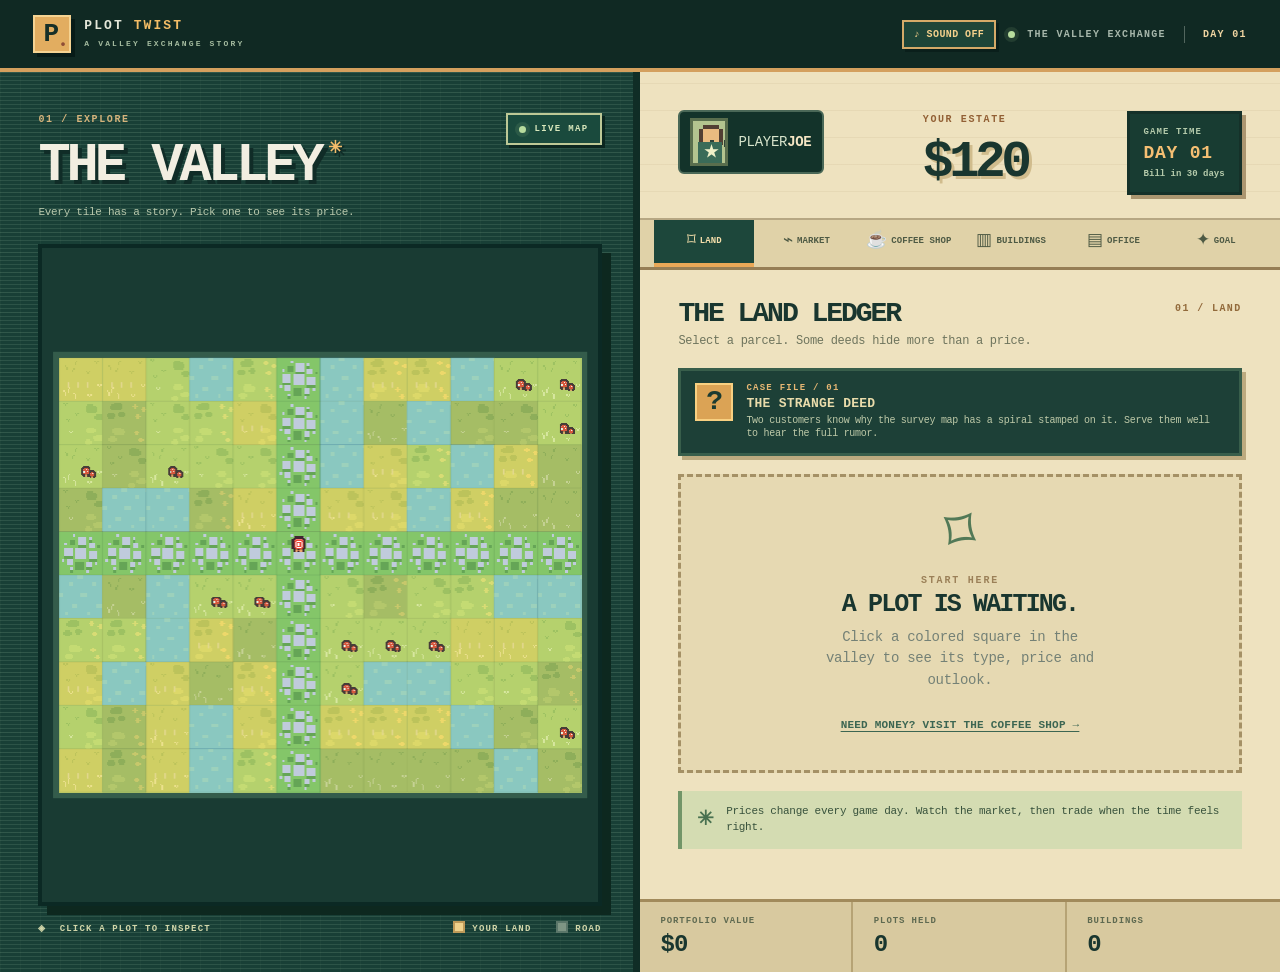
==== game.htm @ f2835814 "at last" ====
<!doctype html>
<html lang="en">
<head>
  <meta charset="utf-8">
  <meta name="viewport" content="width=device-width, initial-scale=1">
  <meta name="theme-color" content="#172d2c">
  <meta name="description" content="A small land investment game. Work, buy plots, build, trade, and earn your dream car.">
  <title>Plot Twist — Plot Endeavourer</title>
  <link rel="icon" href="data:image/svg+xml,%3Csvg xmlns='http://www.w3.org/2000/svg' viewBox='0 0 64 64'%3E%3Crect width='64' height='64' rx='14' fill='%23172d2c'/%3E%3Cpath d='M11 43 32 12l21 31-21 12z' fill='%23e4b866'/%3E%3C/svg%3E">
  <link rel="stylesheet" href="src/style.css">
  <link rel="stylesheet" href="src/progression.css">
</head>
<body>
  <div class="game-shell">
    <header class="topbar">
      <div class="brand"><span class="brand-mark">P<span>•</span></span><span>PLOT <strong>TWIST</strong><small>A VALLEY EXCHANGE STORY</small></span></div>
      <div class="topbar-right"><button type="button" id="sound-toggle" class="sound-toggle" aria-pressed="false" aria-label="Turn game sound on">♪ SOUND OFF</button><span class="live-dot"></span><span>THE VALLEY EXCHANGE</span><span class="topbar-divider"></span><span id="top-day">DAY 01</span></div>
    </header>
    <main class="main-grid">
      <section class="world-panel" aria-label="Land map">
        <div class="world-heading"><div><span class="eyebrow">01 / EXPLORE</span><h1>The valley<span class="title-star">✳</span></h1><p>Every tile has a story. Pick one to see its price.</p></div><div class="map-chip"><span class="map-chip-dot"></span> LIVE MAP</div></div>
        <div class="canvas-frame"><canvas id="mycanvas" aria-label="Interactive land map using the supplied export terrain and Tiny Town scenery"></canvas><div id="map-popup" class="map-popup" aria-live="polite"></div><div id="story-flash" class="story-flash" aria-live="polite"></div><div class="canvas-corner tl"></div><div class="canvas-corner tr"></div><div class="canvas-corner bl"></div><div class="canvas-corner br"></div></div>
        <div class="map-footer"><span>◈ &nbsp;CLICK A PLOT TO INSPECT</span><span><i class="legend-owned"></i> YOUR LAND &nbsp;&nbsp; <i class="legend-road"></i> ROAD</span></div>
      </section>
      <aside class="control-panel">
        <div class="control-top"><div class="player-top-badge" id="player-top-badge" title="Joe"><span class="employee-portrait player-portrait" aria-hidden="true"><i></i><b>★</b></span><div><span>PLAYER</span><strong>JOE</strong></div></div><div><span class="eyebrow">YOUR ESTATE</span><div class="wallet" id="money">$120</div></div><div class="day-tile"><span>GAME TIME</span><strong id="game-day">DAY 01</strong><small id="bill-countdown">Bill in 30 days</small></div></div>
        <nav class="main-nav" aria-label="Game sections">
          <button type="button" data-route="land" class="nav-item active"><span>⌑</span> Land</button>
          <button type="button" data-route="market" class="nav-item"><span>⌁</span> Market</button>
          <button type="button" data-route="coffee" class="nav-item"><span>☕</span> Coffee shop</button>
          <button type="button" data-route="buildings" class="nav-item"><span>▥</span> Buildings</button>
          <button type="button" data-route="office" class="nav-item"><span>▤</span> Office</button>
          <button type="button" data-route="goal" class="nav-item"><span>✦</span> Goal</button>
        </nav>
        <div class="control-content"><div id="view" class="route-view"></div></div>
        <div class="control-bottom"><div><span>PORTFOLIO VALUE</span><strong id="portfolio-value">$0</strong></div><div><span>PLOTS HELD</span><strong id="plots-owned">0</strong></div><div><span>BUILDINGS</span><strong id="buildings-owned">0</strong></div></div>
      </aside>
    </main>
  </div>
  <div class="toast-stack" id="toast-stack" aria-live="polite"></div>
  <dialog id="results-dialog" aria-labelledby="results-title"></dialog>
  <script type="module" src="src/plot.js"></script>
</body>
</html>
---- src/style.css ----
:root{--ink:#18332f;--deep:#172e2c;--deep2:#203b37;--cream:#f7f1e5;--paper:#fffaf0;--line:#d9d4c5;--muted:#718179;--gold:#e8b767;--gold-dark:#9d6d2d;--mint:#b6d8a3;--red:#b96853;--shadow:0 22px 70px rgba(10,36,32,.22)}
*{box-sizing:border-box}
html{min-width:320px;background:#132725}
body{margin:0;color:var(--ink);font-family:"Avenir Next","Trebuchet MS",Arial,sans-serif;font-size:14px}
button{font:inherit;cursor:pointer}
button:disabled{cursor:not-allowed;opacity:.48;transform:none!important}
button:focus-visible,a:focus-visible,canvas:focus-visible{outline:3px solid #dca84f;outline-offset:3px}
.game-shell{width:min(100%,1560px);min-height:100dvh;margin:auto;background:var(--cream);box-shadow:0 0 90px #0b201f}
.topbar{height:72px;display:flex;align-items:center;justify-content:space-between;padding:0 2.6vw;background:#102523;color:#e4e7d9;border-bottom:1px solid #35524a;letter-spacing:.13em}
.brand{display:flex;align-items:center;gap:13px;font-size:13px;font-weight:600;line-height:1.15;letter-spacing:.16em}
.brand strong{color:var(--gold);font-weight:800}
.brand small{display:block;color:#8fa99c;font-size:8px;font-weight:700;letter-spacing:.27em;margin-top:5px}
.brand-mark{display:grid;place-items:center;position:relative;width:38px;height:38px;border:2px solid var(--gold);border-radius:10px;color:var(--gold);font-family:Georgia,serif;font-size:26px;line-height:1;font-weight:bold;transform:rotate(-7deg)}
.brand-mark span{font-family:Arial,sans-serif;font-size:13px;position:absolute;right:2px;bottom:1px}
.topbar-right{display:flex;gap:12px;align-items:center;font-size:10px;color:#a6b6aa;font-weight:800}
.topbar-right #top-day{color:#f0d5a2}
.topbar-divider{width:1px;height:17px;background:#52665e;margin:0 6px}
.live-dot,.map-chip-dot{width:7px;height:7px;border-radius:50%;background:#b7dc9e;box-shadow:0 0 0 4px rgba(183,220,158,.11);animation:breathe 2.5s ease-in-out infinite}
.main-grid{display:grid;grid-template-columns:minmax(0,1fr) minmax(0,1fr);min-height:calc(100dvh - 72px)}
.world-panel{min-width:0;padding:clamp(22px,3vw,46px);background:radial-gradient(circle at 30% 45%,#31534b 0,#203c37 52%,#172f2c 100%);color:#f2eee1;display:flex;flex-direction:column;position:relative;overflow:hidden}
.world-panel:before{content:"";position:absolute;inset:0;pointer-events:none;opacity:.13;background-image:radial-gradient(#e9e1b6 .6px,transparent .8px);background-size:13px 13px}
.world-heading{display:flex;justify-content:space-between;align-items:flex-start;gap:14px;position:relative;z-index:1;margin-bottom:23px}
.eyebrow{font-size:10px;font-weight:900;letter-spacing:.22em;color:#94ad9c}
.world-heading h1{font-family:Georgia,"Times New Roman",serif;font-size:clamp(41px,4.6vw,71px);font-weight:normal;letter-spacing:-.065em;line-height:.96;margin:13px 0 11px}
.title-star{font-family:Arial,sans-serif;font-size:.31em;color:var(--gold);vertical-align:top;margin-left:7px;letter-spacing:0}
.world-heading p{color:#afc3b3;font-size:12px;line-height:1.4;margin:0}
.map-chip{flex:none;margin-top:3px;border:1px solid #668277;color:#c4dbcb;padding:9px 11px;font-size:9px;font-weight:900;letter-spacing:.15em;display:flex;gap:9px;align-items:center}
.canvas-frame{position:relative;width:100%;aspect-ratio:1.12;min-height:290px;max-height:min(66vh,720px);background:#1a3330;box-shadow:var(--shadow),inset 0 0 0 1px #59746a;overflow:hidden;z-index:1}
#mycanvas{display:block;width:100%;height:100%;cursor:crosshair;touch-action:manipulation}
.canvas-corner{position:absolute;width:15px;height:15px;border-color:#f4d49b;pointer-events:none;opacity:.8}
.tl{top:7px;left:7px;border-top:2px solid;border-left:2px solid}.tr{top:7px;right:7px;border-top:2px solid;border-right:2px solid}.bl{bottom:7px;left:7px;border-bottom:2px solid;border-left:2px solid}.br{bottom:7px;right:7px;border-bottom:2px solid;border-right:2px solid}
.map-footer{position:relative;display:flex;justify-content:space-between;align-items:center;gap:12px;color:#91aca0;font-size:9px;font-weight:800;letter-spacing:.13em;margin-top:17px}
.map-footer span:last-child{white-space:nowrap}
.legend-owned,.legend-road{display:inline-block;width:8px;height:8px;background:#eed18b;margin-right:3px;box-shadow:0 0 0 2px #be9a59}
.legend-road{background:#7e9584;box-shadow:0 0 0 2px #5a7669}
.map-popup{position:absolute;z-index:4;pointer-events:none;opacity:0;color:#fff7df;font-weight:900;font-size:20px;text-shadow:0 2px 4px #16302b;transform:translate(-50%,-15px);white-space:nowrap}
.map-popup.show{animation:float-up .95s ease-out forwards}
.control-panel{min-width:0;display:flex;flex-direction:column;background:var(--cream);box-shadow:-10px 0 30px rgba(7,27,25,.07);position:relative}
.control-top{display:flex;justify-content:space-between;align-items:flex-start;gap:18px;padding:clamp(22px,3vw,43px) clamp(21px,3vw,44px) 23px}
.control-top .eyebrow{color:var(--gold-dark)}
.wallet{font-family:Georgia,"Times New Roman",serif;font-size:clamp(42px,4vw,63px);letter-spacing:-.075em;line-height:1.1;margin-top:8px;font-variant-numeric:tabular-nums;transition:color .3s,transform .3s}
.wallet.bump{color:#3c815c;transform:scale(1.035);transform-origin:left}
.day-tile{background:#ece6d7;border:1px solid #d9d2c1;min-width:114px;padding:13px 14px;margin-top:1px}
.day-tile span,.day-tile small{display:block;color:#798579;font-size:9px;font-weight:800;letter-spacing:.12em}
.day-tile strong{display:block;margin:6px 0;font-size:18px;letter-spacing:.04em;font-variant-numeric:tabular-nums}
.day-tile small{font-size:9px;letter-spacing:0;font-weight:600}
.main-nav{display:flex;align-items:stretch;gap:2px;overflow-x:auto;scrollbar-width:thin;padding:0 clamp(15px,2.4vw,36px);border-bottom:1px solid var(--line)}
.nav-item{white-space:nowrap;flex:1;border:0;border-bottom:3px solid transparent;background:transparent;color:#738078;display:flex;align-items:center;justify-content:center;gap:7px;padding:12px 5px 14px;font-size:11px;font-weight:800;transition:color .2s,background .2s,border .2s}
.nav-item span{font-size:17px;font-weight:normal;line-height:1}
.nav-item:hover{color:var(--ink);background:#f0eadc}.nav-item.active{color:var(--ink);border-bottom-color:#b47b39;background:#f8f3e9}
.control-content{padding:25px clamp(21px,3vw,44px) 26px;flex:1;min-height:400px}
.route-view{animation:view-in .28s ease both}
.section-heading{display:flex;justify-content:space-between;gap:12px;align-items:flex-start;margin-bottom:19px}
.section-heading h2{font-family:Georgia,"Times New Roman",serif;font-size:clamp(25px,2.2vw,36px);font-weight:normal;letter-spacing:-.05em;margin:3px 0 4px}
.section-heading p{margin:0;color:#7c887e;font-size:12px;line-height:1.45}
.section-index{font-size:10px;font-weight:900;color:#ab916a;letter-spacing:.14em;margin-top:8px;white-space:nowrap}
.empty-state{background:#e9e5d5;border:1px dashed #babaa5;padding:30px;text-align:center;min-height:250px;display:flex;flex-direction:column;align-items:center;justify-content:center}
.empty-art{font-family:Georgia,serif;font-size:56px;line-height:1;color:#8eac7b;transform:rotate(-9deg);margin-bottom:12px}
.empty-state h3{font-family:Georgia,serif;font-size:25px;margin:4px 0 8px;font-weight:normal}
.empty-state p{max-width:290px;color:#748176;line-height:1.55;margin:0 0 18px}
.eyebrow-mini{font-size:10px;letter-spacing:.18em;font-weight:900;color:#9b8058}
.primary,.secondary,.text-button{border:0;display:inline-flex;justify-content:center;align-items:center;gap:9px;min-height:42px;padding:11px 16px;font-size:11px;font-weight:900;letter-spacing:.09em;text-transform:uppercase;transition:transform .18s,background .18s,box-shadow .18s}
.primary{background:#224239;color:#fff7e5;box-shadow:4px 4px 0 #b5bfa7}.primary:hover:not(:disabled){background:#365f46;transform:translateY(-2px);box-shadow:4px 6px 0 #b5bfa7}.primary:active:not(:disabled){transform:translateY(1px);box-shadow:2px 2px 0 #b5bfa7}
.secondary{background:#e8dfce;color:#2e493f;border:1px solid #c6bdab}.secondary:hover:not(:disabled){background:#ddd0b8;transform:translateY(-2px)}.secondary:active:not(:disabled){transform:translateY(1px)}
.text-button{background:transparent;color:#44634c;padding:8px 3px;min-height:30px;text-decoration:underline;text-underline-offset:3px}.text-button:hover{color:#a36630}
.selected-card{background:#fffaf0;border:1px solid #d8d0bd;box-shadow:5px 5px 0 #e5ddca;padding:18px 19px 19px}
.selected-top{display:flex;justify-content:space-between;align-items:flex-start;gap:12px}
.selected-name{display:flex;align-items:center;gap:13px}.tile-emblem{display:grid;place-items:center;width:45px;height:45px;color:#fff5dd;font-size:23px;box-shadow:inset -4px -4px 0 rgba(15,44,35,.13);flex:none}
.selected-name h3{font-family:Georgia,serif;font-size:26px;font-weight:normal;letter-spacing:-.04em;margin:0 0 3px}.selected-name p{margin:0;color:#879085;font-size:11px}
.status-label{font-size:9px;font-weight:900;letter-spacing:.1em;padding:6px 8px;background:#e8e8d9;color:#708075;white-space:nowrap}.status-label.owned{background:#dcebcf;color:#47724e}
.price-head{display:flex;align-items:end;justify-content:space-between;margin:20px 0 15px}.price-head span{font-size:10px;font-weight:900;letter-spacing:.13em;color:#8c927f}.price-head strong{font-family:Georgia,serif;font-size:35px;font-weight:normal;letter-spacing:-.055em;font-variant-numeric:tabular-nums}
.detail-grid{display:grid;grid-template-columns:1fr 1fr;gap:0;border-top:1px solid #e6dfd0;border-bottom:1px solid #e6dfd0;margin-bottom:18px}.detail-grid>div{padding:12px 0}.detail-grid>div:nth-child(even){padding-left:18px;border-left:1px solid #e6dfd0}.detail-grid>div:nth-child(n+3){border-top:1px solid #e6dfd0}.detail-grid span{display:block;font-size:9px;color:#879087;letter-spacing:.09em;font-weight:800;margin-bottom:5px}.detail-grid strong{font-size:14px;font-variant-numeric:tabular-nums}.up{color:#447c52!important}.down{color:#ba6555!important}
.action-row{display:flex;gap:10px;flex-wrap:wrap}.action-row button{flex:1;min-width:115px}.helper-note{font-size:11px;line-height:1.5;color:#798679;margin:14px 0 0}
.mini-banner{display:flex;align-items:center;gap:12px;background:#e8eadb;margin-top:18px;padding:13px 15px;color:#5d705e;font-size:11px;line-height:1.45}.mini-banner b{font-size:20px;color:#487150}
.control-bottom{display:grid;grid-template-columns:repeat(3,1fr);border-top:1px solid var(--line);background:#ebe7d9}.control-bottom>div{padding:14px clamp(10px,1.6vw,22px);border-right:1px solid #d7d2c4}.control-bottom>div:last-child{border-right:0}.control-bottom span{display:block;color:#849082;font-size:9px;font-weight:900;letter-spacing:.1em;white-space:nowrap}.control-bottom strong{display:block;font-family:Georgia,serif;font-size:24px;margin-top:5px;letter-spacing:-.04em;font-variant-numeric:tabular-nums}
.market-list{display:grid;gap:10px}.market-row{display:grid;grid-template-columns:minmax(92px,1fr) 112px 75px;align-items:center;gap:10px;background:#fffaf0;border:1px solid #e2d9c9;padding:12px 14px}.market-name{display:flex;align-items:center;gap:9px;font-weight:900;font-size:12px}.market-dot{width:11px;height:11px;box-shadow:2px 2px 0 #d2c7ad;flex:none}.market-name small{display:block;color:#929a88;font-size:10px;font-weight:600;margin-top:3px}.market-row svg{display:block;width:100%;height:42px;overflow:visible}.market-number{text-align:right;font-weight:900;font-size:15px;font-variant-numeric:tabular-nums}.market-number small{display:block;font-size:10px;margin-top:4px}.market-foot{margin-top:15px;color:#7b877a;font-size:11px;line-height:1.55}
.shop-scene{height:190px;background:radial-gradient(circle at 50% 90%,#d9b787,#bb8a5e 58%,#88654b);position:relative;overflow:hidden;border:8px solid #e9ddc9;box-shadow:inset 0 -20px 0 #79533a}.shop-scene:before{content:"";position:absolute;width:120%;height:34px;left:-10%;top:21px;background:#fff0d3;opacity:.45;transform:rotate(-5deg)}.shop-sign{position:absolute;top:14px;left:15px;color:#fff3d4;font-family:Georgia,serif;font-size:16px;letter-spacing:.08em;transform:rotate(-5deg)}.cup{position:absolute;left:50%;top:76px;transform:translateX(-50%);font-size:75px;filter:drop-shadow(4px 9px 2px #6b493a);animation:cup-bob 3s ease-in-out infinite}.steam{position:absolute;left:50%;top:44px;transform:translateX(-50%);font-size:28px;color:#fff7e3;opacity:.7;animation:steam 2s ease-in-out infinite}.shop-counter{position:absolute;bottom:-4px;left:0;right:0;height:36px;background:repeating-linear-gradient(90deg,#694632 0 26px,#775139 26px 28px)}
.order-paper{position:relative;background:#fffaf0;border:1px solid #dfd3bd;padding:18px 20px;margin:-22px 16px 17px;box-shadow:4px 5px 0 #d8c6a9}.order-paper h3{font-family:Georgia,serif;font-size:25px;margin:5px 0 5px;font-weight:normal}.order-paper p{font-size:11px;color:#7e887e;margin:0}.order-pay{position:absolute;right:18px;top:18px;font-family:Georgia,serif;font-size:24px;color:#34714d}.step-track{display:flex;gap:5px;margin:15px 0}.step-track span{height:5px;flex:1;background:#d8d3c3}.step-track span.done{background:#76a875}.shop-actions{display:flex;gap:8px}.shop-actions button{flex:1;min-width:0}.shop-tip{font-size:11px;color:#7e887e;margin:14px 0 0;line-height:1.5}
.build-hero{background:#d9e6d2;padding:20px;display:flex;gap:17px;align-items:center;margin-bottom:16px}.build-icon{font-size:48px;color:#497b5a;line-height:1;transform:rotate(-5deg)}.build-hero h3{font-family:Georgia,serif;font-size:23px;font-weight:normal;margin:0 0 5px}.build-hero p{color:#5d7862;line-height:1.45;font-size:11px;margin:0}.spec-list{margin:0 0 19px;border-top:1px solid #ded7c7}.spec-list div{display:flex;justify-content:space-between;gap:10px;padding:10px 0;border-bottom:1px solid #ded7c7;font-size:11px;color:#6e7f70}.spec-list strong{color:#254638;font-size:12px}.holding-list{max-height:190px;overflow:auto;margin-top:17px;display:grid;gap:5px}.holding-list button{border:1px solid #d6d1c2;background:#fffaf0;text-align:left;display:flex;align-items:center;justify-content:space-between;padding:9px 11px;color:#315446;font-weight:800}.holding-list button:hover{background:#ecf0dd}.holding-list small{color:#7a8977;font-size:10px}
.goal-stage{height:215px;background:radial-gradient(circle at 52% 73%,#9ba98a 0,#5d796f 32%,#28473f 80%);position:relative;overflow:hidden;margin-bottom:20px}.goal-stage:before{content:"";position:absolute;inset:0;background:repeating-linear-gradient(0deg,transparent 0 22px,rgba(255,255,255,.035) 22px 23px)}.goal-stage:after{content:"";position:absolute;left:8%;right:8%;bottom:35px;height:2px;background:#e6ddb8;box-shadow:0 13px 0 #e6ddb8;opacity:.5}.goal-stage svg{position:absolute;left:50%;bottom:37px;transform:translateX(-50%);width:min(93%,430px);height:auto;filter:drop-shadow(0 13px 9px rgba(13,30,28,.36));animation:car-hover 4s ease-in-out infinite}.goal-caption{position:absolute;left:18px;top:15px;color:#f4e6be;font-size:10px;letter-spacing:.17em;font-weight:900}.goal-stage.won{background:radial-gradient(circle at 50% 70%,#d4c876,#7a9c77 45%,#285548)}.goal-stage.won svg{animation:car-reveal .7s cubic-bezier(.2,1.5,.3,1) both}.goal-stage.won .goal-caption{font-size:14px}.goal-copy{display:flex;justify-content:space-between;align-items:end;gap:12px;margin-bottom:12px}.goal-copy h3{font-family:Georgia,serif;font-size:27px;margin:0;font-weight:normal}.goal-copy strong{font-family:Georgia,serif;font-size:28px;white-space:nowrap}.progress-shell{height:16px;background:#ddd9c9;border:1px solid #c9c2b0;padding:3px}.progress-fill{height:100%;background:linear-gradient(90deg,#6eaa73,#d6bb69);transition:width .6s ease}.goal-meta{display:flex;justify-content:space-between;color:#7e8b7d;font-size:11px;margin:8px 0 19px}.goal-meta strong{color:#3c6e4b}.goal-message{font-size:11px;color:#7c887c;line-height:1.5;margin:14px 0}
.toast-stack{position:fixed;right:22px;bottom:22px;z-index:10;display:grid;gap:8px;pointer-events:none}.toast{background:#1f4438;color:#fbf4df;padding:13px 18px;min-width:220px;box-shadow:6px 6px 0 #102723;font-size:12px;font-weight:800;animation:toast-in .25s ease both}.toast.negative{background:#874b3d}.toast small{display:block;color:#b9d4b5;font-size:10px;font-weight:600;margin-top:4px}
@keyframes breathe{50%{opacity:.45;transform:scale(.75)}}@keyframes float-up{0%{opacity:0;transform:translate(-50%,5px) scale(.8)}20%{opacity:1}100%{opacity:0;transform:translate(-50%,-55px) scale(1.05)}}@keyframes view-in{from{opacity:0;transform:translateY(8px)}to{opacity:1;transform:translateY(0)}}@keyframes toast-in{from{opacity:0;transform:translateX(14px)}to{opacity:1;transform:translateX(0)}}@keyframes cup-bob{50%{transform:translate(-50%,-4px) rotate(-2deg)}}@keyframes steam{50%{opacity:.25;transform:translate(-50%,-8px)}}@keyframes car-hover{50%{transform:translate(-50%,-4px)}}@keyframes car-reveal{from{opacity:0;transform:translate(-50%,30px) scale(.7)}to{opacity:1;transform:translate(-50%,0) scale(1)}}
@media(max-width:1050px){.topbar{padding:0 22px}.world-panel{padding:24px}.control-top{padding:24px 23px 19px}.control-content{padding:23px}.main-nav{padding:0 12px}.nav-item{font-size:10px;gap:4px}.nav-item span{font-size:14px}.market-row{grid-template-columns:minmax(75px,1fr) 85px 65px;gap:6px;padding:10px}.market-name{font-size:10px}.market-number{font-size:13px}}
@media(max-width:760px){.main-grid{grid-template-columns:1fr}.world-panel{padding:23px;min-height:0}.world-heading h1{font-size:48px}.canvas-frame{aspect-ratio:1.5;max-height:none}.map-footer{font-size:8px}.control-panel{min-height:600px}.control-top{padding:26px 23px 20px}.control-content{min-height:350px}.main-nav{padding:0 17px}.nav-item{font-size:11px;min-width:64px}.topbar-right span:not(#top-day):not(.live-dot){display:none}.topbar-divider{display:none}}
@media(max-width:430px){.topbar{height:62px;padding:0 15px}.brand{font-size:10px;gap:9px}.brand-mark{width:32px;height:32px;font-size:22px}.world-panel{padding:18px}.world-heading{margin-bottom:15px}.world-heading h1{font-size:43px}.world-heading p{font-size:11px}.map-chip{font-size:8px;padding:7px}.canvas-frame{aspect-ratio:1.18;min-height:260px}.map-footer span:last-child{display:none}.control-top{padding:21px 18px 16px}.wallet{font-size:44px}.day-tile{min-width:104px;padding:10px}.main-nav{display:grid;grid-template-columns:repeat(5,minmax(0,1fr));padding:0 8px;overflow:visible}.nav-item{font-size:10px;min-width:0;gap:0;white-space:normal;line-height:1.1;min-height:49px;padding:8px 3px;border-right:1px solid #ded8c8}.nav-item:last-child{border-right:0}.nav-item span{display:none}.control-content{padding:20px 18px}.control-bottom span{font-size:8px}.control-bottom strong{font-size:21px}.market-row{grid-template-columns:minmax(75px,1fr) 85px 65px}}
@media(prefers-reduced-motion:reduce){*,*:before,*:after{animation-duration:.01ms!important;transition-duration:.01ms!important;scroll-behavior:auto!important}}

/* Plot Twist: a restrained late-80s computer-game treatment over the original tiles. */
:root{--ink:#19362f;--deep:#112e2b;--deep2:#204c40;--cream:#eee2bf;--paper:#fff1d0;--line:#b9a77f;--muted:#776e55;--gold:#efb75c;--gold-dark:#93652f;--mint:#a8ca91;--red:#c46c51;--shadow:8px 8px 0 #0b241e}
body{font-family:Consolas,"Courier New",monospace;letter-spacing:-.02em;background:#0b241f}
.game-shell{background:var(--cream);box-shadow:0 0 0 5px #0b241f}
.topbar{background:#102923;border-bottom:4px solid #d4a05e;font-size:10px}
.brand{font-family:Consolas,"Courier New",monospace;font-weight:900;letter-spacing:.16em}
.brand strong{color:#f4bd66}.brand small{color:#a4bb9f}
.brand-mark{font-family:Consolas,monospace;border-radius:0;transform:none;background:#e2ad60;color:#162f28;border-color:#f5d392;box-shadow:4px 4px 0 #071b17}
.brand-mark span{color:#8f4d36}
.world-panel{background-color:#183f36;background-image:linear-gradient(90deg,rgba(190,220,175,.035) 1px,transparent 1px),linear-gradient(rgba(190,220,175,.035) 1px,transparent 1px);background-size:20px 20px}
.world-panel:before{opacity:.12;background:repeating-linear-gradient(0deg,transparent 0 3px,#b3d0ad 3px 4px);mix-blend-mode:screen}
.eyebrow{font-family:Consolas,monospace;color:#d4b37b;letter-spacing:.16em}
.world-heading h1,.section-heading h2,.selected-name h3,.empty-state h3,.goal-copy h3,.build-hero h3,.order-paper h3{font-family:Consolas,"Courier New",monospace;font-weight:900;text-transform:uppercase;letter-spacing:-.075em}
.world-heading h1{font-size:clamp(40px,4.2vw,64px);line-height:1.02;text-shadow:4px 4px 0 #102c27}
.world-heading p{color:#b8c8ac;font-size:11px}.title-star{color:#f6bd6b}
.map-chip{border:2px solid #bdc896;color:#d8e7bc;background:#1a4a3d;box-shadow:3px 3px 0 #0b261f}
.canvas-frame{border:4px solid #0b2924;box-shadow:9px 9px 0 #0d281f,inset 0 0 0 1px #8dac80}
.canvas-corner{display:none}
.map-footer{color:#d2d6aa}
.control-panel{background:#eee2bf;box-shadow:-7px 0 0 #102d26}
.control-top{background:repeating-linear-gradient(0deg,transparent 0 26px,rgba(137,107,62,.08) 26px 27px)}
.control-top .eyebrow{color:#926035}
.wallet{font-family:Consolas,"Courier New",monospace;font-size:clamp(42px,4vw,62px);font-weight:900;letter-spacing:-.09em;text-shadow:3px 3px 0 #d0bc8d}
.day-tile{background:#183c32;color:#f3e7be;border:3px solid #153129;box-shadow:4px 4px 0 #ab9670}
.day-tile span,.day-tile small{color:#b4caab}.day-tile strong{color:#f5bf73}
.main-nav{border-top:2px solid #b6a783;border-bottom:3px solid #967e55;background:#e0d2a8}
.nav-item{font-family:Consolas,monospace;text-transform:uppercase;font-size:10px;color:#4e5a44;letter-spacing:.01em;border-bottom:4px solid transparent}
.nav-item:hover{background:#f1e4bc}.nav-item.active{background:#1d473b;color:#f5dfab;border-bottom-color:#eaa857}
.control-bottom{background:#d8c99f;border-top:3px solid #a18a5b}.control-bottom>div{border-right:2px solid #b6a375}.control-bottom span{color:#5f6a51}.control-bottom strong{font-family:Consolas,monospace;font-weight:900}
.section-heading h2{font-size:clamp(24px,2.2vw,35px)}.section-heading p{color:#6e745d}.section-index{color:#926a3b}
.empty-state{background:#e6d9b2;border:3px dashed #a59166}.empty-art{font-family:Consolas,monospace;color:#527957}
.selected-card{background:#fff0ca;border:3px solid #223f32;box-shadow:6px 6px 0 #b3a17a}
.selected-name h3{font-size:24px}.selected-name p{color:#6f765e}.tile-emblem{border:2px solid #254035}
.status-label{background:#e4d8ac;color:#536149;border:1px solid #ac9c71}.status-label.owned{background:#9dc486;color:#244834}
.price-head strong{font-family:Consolas,monospace;font-weight:900}.detail-grid{border-color:#c3b48e}.detail-grid>div:nth-child(even),.detail-grid>div:nth-child(n+3){border-color:#c3b48e}
.primary,.secondary,.text-button{font-family:Consolas,monospace;letter-spacing:.02em;font-weight:900}
.primary{background:#bb624b;color:#fff1d0;box-shadow:4px 4px 0 #733c31}.primary:hover:not(:disabled){background:#cf7353;box-shadow:4px 6px 0 #733c31}.primary:active:not(:disabled){box-shadow:2px 2px 0 #733c31}
.secondary{background:#e4ca8b;color:#2b4335;border:2px solid #6d704d}.secondary:hover:not(:disabled){background:#f1d79a}
.text-button{color:#3c6652}.mini-banner{background:#d4dcb2;border-left:4px solid #729568;color:#38523c}
.story-strip{display:flex;gap:13px;align-items:flex-start;padding:12px 14px;margin:-2px 0 18px;background:#1d4037;color:#eadcab;border:3px solid #385e4b;box-shadow:4px 4px 0 #bcaa7f}
.story-strip.revealed{border-color:#e1ae5e;background:#233a30}
.story-symbol{display:grid;place-items:center;flex:none;width:38px;height:38px;background:#dba355;color:#1b3b31;border:2px solid #f8d081;font-weight:900;font-size:28px;line-height:1}
.story-strip span{display:block;font-size:9px;letter-spacing:.14em;color:#e7b774;font-weight:900}.story-strip strong{display:block;margin:3px 0;font-size:13px;letter-spacing:.02em}.story-strip p{font-size:10px;line-height:1.35;color:#bfcaa9;margin:0}
.twist-console{margin-top:18px;background:#203e33;color:#e7dfb3;border:3px solid #c39450;box-shadow:5px 5px 0 #9b875e;padding:13px 15px}
.twist-console-head{display:flex;justify-content:space-between;gap:12px;align-items:center;font-size:10px;font-weight:900;color:#f5c976}.twist-console-head strong{white-space:nowrap;color:#c8e2a2}
.twist-console p{font-size:10px;line-height:1.45;color:#ced1ab;margin:10px 0}.twist-console small{display:block;margin-top:9px;font-size:9px;color:#a7ba9e}
.twist-button{width:100%;border:3px solid #f3d288;background:#e9ac59;color:#17382f;font-family:Consolas,monospace;font-size:14px;font-weight:900;letter-spacing:.07em;min-height:42px;box-shadow:4px 4px 0 #0e241f;transition:transform .15s,background .15s}
.twist-button:hover:not(:disabled){background:#f5c26d;transform:translateY(-2px)}.twist-button:active:not(:disabled){transform:translateY(1px)}
.market-row{background:#fbefcd;border:2px solid #b5a17d;box-shadow:3px 3px 0 #d0bf95}.market-bulletin{background:#213f35;color:#f6d593;border:2px solid #e1b46b;padding:11px 14px;margin-bottom:17px}.market-bulletin span{font-size:10px;font-weight:900;letter-spacing:.1em}.market-bulletin p{font-size:11px;line-height:1.4;color:#d4ddbb;margin:5px 0 0}
.shop-scene{height:155px;border:4px solid #493b2c;background:repeating-linear-gradient(90deg,#bd8f59 0 27px,#c99b60 27px 29px);box-shadow:6px 6px 0 #b29f78,inset 0 -24px 0 #674b36}.shop-scene:before{height:28px;top:24px;transform:none;background:#e9cd91;opacity:.45}.shop-sign{background:#283d32;color:#f2c77b;border:2px solid #f0bd75;padding:5px 8px;transform:rotate(-3deg);font-family:Consolas,monospace;font-size:12px;font-weight:900}.cup{top:55px;font-size:64px}.steam{top:28px}.shop-counter{height:29px}
.order-paper{background:#fff0cd;border:2px dashed #a68b5d;box-shadow:4px 4px 0 #baa579;padding:14px 18px;margin:-13px 12px 14px}.order-paper h3{font-size:21px;margin:5px 0}.order-paper p{color:#5e6852;font-size:10px;font-weight:800}.order-pay{font-family:Consolas,monospace;font-size:13px;color:#47744b;font-weight:900}
.arcade-panel{background:#1a3b33;border:4px solid #142c27;color:#f1e6bb;box-shadow:5px 5px 0 #b2a079;padding:15px;margin-bottom:18px;min-height:206px}
.arcade-label{display:flex;justify-content:space-between;gap:10px;color:#f3c270;font-size:12px;font-weight:900;letter-spacing:.07em;margin-bottom:14px}.arcade-label span{color:#a5c59b;font-size:9px;text-align:right}
.recipe-track{display:flex;gap:5px;flex-wrap:wrap;margin:0 0 15px}.recipe-track span{border:2px solid #687d62;color:#acbea2;padding:5px 7px;font-size:10px;font-weight:900}.recipe-track span.next{background:#dcb366;color:#253c31;border-color:#f7d68e;animation:breathe 1s ease-in-out infinite}.recipe-track span.filled{background:#55774d;color:#e4eccc;border-color:#aac889}
.ingredient-pad{display:grid;grid-template-columns:repeat(2,minmax(0,1fr));gap:8px}.ingredient-pad button,.customer-options button{border:2px solid #97af83;background:#315a44;color:#f4eaca;font-family:Consolas,monospace;font-weight:900;min-height:45px;box-shadow:3px 3px 0 #0d241e;transition:background .15s,transform .15s}.ingredient-pad button:hover,.customer-options button:hover{background:#4b7755;transform:translateY(-2px)}.ingredient-pad button:active,.customer-options button:active{transform:translateY(1px)}
.arcade-feedback{font-size:10px;font-weight:900;color:#e6bf7b;margin:13px 0 0}.arcade-instruction{font-size:11px;line-height:1.5;color:#ced9b5;margin:0 0 18px}
.brew-meter{position:relative;height:43px;border:3px solid #b4c59a;background:repeating-linear-gradient(90deg,#44694d 0 9px,#375c45 9px 12px);overflow:hidden}.brew-zone{position:absolute;top:0;bottom:0;width:16%;background:#e7b25e;box-shadow:inset 0 0 0 3px #ffdd8c}.brew-needle{position:absolute;top:-2px;bottom:-2px;width:5px;background:#fbf4d7;box-shadow:0 0 0 2px #8c3e38,0 0 12px #fff4bf;left:0}.brew-scale{display:flex;justify-content:space-between;color:#a0be9b;font-size:9px;font-weight:900;margin:7px 0 15px}.brew-stop{width:100%;font-size:13px}
.customer-options{display:grid;grid-template-columns:repeat(3,minmax(0,1fr));gap:7px}.customer-options button{display:flex;flex-direction:column;align-items:center;justify-content:center;padding:8px 3px;min-height:88px}.customer-options button span{font-size:25px;line-height:1}.customer-options button strong{font-size:11px;margin-top:4px}.customer-options button small{font-size:9px;color:#cad5b2;margin-top:3px}
.coffee-rumor{border-left:4px solid #c08b4b;background:#e7d8ab;padding:9px 13px}.coffee-rumor span{font-size:9px;font-weight:900;color:#966335}.coffee-rumor p{font-size:11px;line-height:1.4;color:#425b43;margin:4px 0 0}.shop-tip{font-size:10px;color:#5e7159;line-height:1.4}
.build-hero{background:#ccd7a9;border:2px solid #7d956c}.goal-stage{border:4px solid #153329;background:radial-gradient(circle at 50% 80%,#537e5a,#1b453b 70%)}.goal-stage.won{background:radial-gradient(circle at 50% 80%,#a8a260,#2d6550 70%)}
.progress-shell{height:19px;background:#c5b48d;border:3px solid #6d7759;padding:2px}.progress-fill{background:repeating-linear-gradient(90deg,#6d9f66 0 12px,#84b16f 12px 15px)}
.story-flash{position:absolute;inset:0;z-index:5;display:grid;place-items:center;pointer-events:none;background:rgba(16,43,35,.88);color:#f8d27b;font:900 clamp(30px,5vw,72px)/1 Consolas,"Courier New",monospace;letter-spacing:-.09em;text-align:center;text-shadow:5px 5px 0 #9b5744;opacity:0;visibility:hidden}.story-flash.show{visibility:visible;animation:story-flash 1.4s steps(5,end) forwards}
.toast{background:#1a4437;color:#fff1ca;border:2px solid #e8ba74;box-shadow:5px 5px 0 #0b261e;font-family:Consolas,monospace}
@keyframes story-flash{0%{opacity:0;transform:scale(1.3)}15%,70%{opacity:1;transform:scale(1)}72%{opacity:.35}80%{opacity:1}100%{opacity:0;visibility:hidden}}
@media(max-width:760px){.control-panel{box-shadow:none;border-top:5px solid #102d26}.world-heading h1{font-size:44px}}
@media(max-width:430px){.nav-item{font-size:9px;min-height:49px;padding:8px 2px;border-right:1px solid #ad986f}.world-heading h1{font-size:38px}.story-strip{padding:10px}.story-strip p{font-size:9px}.arcade-label{font-size:10px}.arcade-label span{font-size:8px}.order-pay{font-size:11px}.customer-options button strong{font-size:10px}}

/* Tiny Town storefront, original pixel people, and the opt-in audio control. */
.sound-toggle{border:2px solid #d5aa68;background:#1e4538;color:#f5d18c;padding:7px 10px;font:900 10px Consolas,monospace;letter-spacing:.04em;white-space:nowrap;box-shadow:3px 3px 0 #0a1f1b}
.sound-toggle:hover{background:#32634b}.sound-toggle[aria-pressed="true"]{background:#e2b56a;color:#203a2c}
.shop-scene{height:232px;background:#79a75e;border:4px solid #493b2c;box-shadow:6px 6px 0 #b29f78;isolation:isolate}
.shop-scene:before{width:100%;height:36px;left:0;top:auto;bottom:0;transform:none;opacity:1;background:repeating-linear-gradient(90deg,#c6a476 0 22px,#d9b483 22px 25px);border-top:5px solid #987a52;z-index:-1}
.shop-scene:after{content:"";position:absolute;left:0;top:42px;bottom:33px;width:36%;background:repeating-linear-gradient(90deg,#b89060 0 25px,#a77e52 25px 28px);border-right:7px solid #5a3c2e;box-shadow:inset 0 10px #d6b280;z-index:-1}
.shop-roof{position:absolute;left:0;top:0;width:39%;height:51px;background:repeating-linear-gradient(90deg,#b8624b 0 16px,#c96a4e 16px 32px);border-bottom:8px solid #713f39;clip-path:polygon(0 22%,43% 22%,51% 0,100% 0,100% 100%,0 100%)}
.shop-sign{top:57px;left:10px;max-width:31%;font-size:10px;line-height:1.2;transform:none;text-align:center;z-index:1}
.shop-window{position:absolute;left:7%;top:111px;width:12%;height:34px;background:#75b5bf;border:5px solid #6d4634;box-shadow:inset 0 0 0 3px #aad4cc}
.shop-door{position:absolute;left:23%;top:109px;width:10%;height:76px;background:#64412f;border:5px solid #3f2d29;box-shadow:inset 4px 0 #ac754d}
.shop-door:after{content:"";position:absolute;right:4px;top:28px;width:4px;height:4px;background:#f2c46b}
.shop-counter{display:none}
.queue-caption{position:absolute;left:40%;right:2%;top:13px;color:#244733;font:900 10px Consolas,monospace;letter-spacing:.08em;display:flex;flex-direction:column;gap:3px}
.queue-caption span{font-size:8px;color:#466044;letter-spacing:.01em}
.customer-queue{position:absolute;left:40%;right:2%;top:55px;bottom:27px;display:flex;align-items:end;justify-content:space-around;gap:2px}
.queue-person{position:relative;z-index:1;display:flex;flex:1;min-width:0;height:134px;flex-direction:column;align-items:center;justify-content:end;padding:4px 1px 0;border:2px solid transparent;background:transparent;color:#173d31;font:900 10px Consolas,monospace;transition:transform .16s,background .16s}
.queue-person:disabled{opacity:1;cursor:default}
.queue-person.first{background:rgba(255,232,156,.28);border-color:#e9ce84}
.queue-person:not(:disabled):hover,.queue-person:not(:disabled):focus-visible{background:#e8d090;transform:translateY(-5px);border-color:#6b6f43;outline:0}
.pixel-person{display:block;position:relative;width:32px;height:70px;flex:none;filter:drop-shadow(4px 4px 0 #496743)}
.pixel-person i{position:absolute;display:block}
.pixel-hair{left:5px;top:0;width:22px;height:17px;background:var(--hair);box-shadow:-3px 5px 0 var(--hair),3px 5px 0 var(--hair)}
.pixel-face{left:7px;top:9px;width:18px;height:20px;background:#efb77b;box-shadow:0 3px 0 #d9925e}
.pixel-face:after{content:"";position:absolute;left:4px;top:6px;width:3px;height:5px;background:#243834;box-shadow:8px 0 #243834}
.pixel-shirt{left:5px;top:31px;width:22px;height:21px;background:var(--shirt);box-shadow:inset 0 -5px rgba(28,58,54,.18)}
.pixel-arm{top:33px;width:5px;height:19px;background:#efb77b}.pixel-arm.left{left:0}.pixel-arm.right{right:0}
.pixel-legs{left:7px;top:52px;width:18px;height:18px;background:linear-gradient(90deg,var(--pants) 0 7px,transparent 7px 11px,var(--pants) 11px 18px);box-shadow:0 3px 0 #303a37}
.person-mara{--hair:#563d35;--shirt:#eeb45b;--pants:#547fa2}.person-dax{--hair:#3d575c;--shirt:#d7d69d;--pants:#3c6684}.person-nell{--hair:#775b48;--shirt:#f1eee0;--pants:#3782a5}
.person-dax .pixel-hair{background:#6097b4;box-shadow:-4px 4px 0 #6097b4,4px 4px 0 #6097b4,0 -3px 0 #6097b4}
.person-nell .pixel-hair{height:24px;box-shadow:-4px 8px 0 #775b48,4px 8px 0 #775b48}
.queue-name{display:block;margin-top:5px;padding:2px 3px;background:#ead4a5;min-width:40px;text-align:center;line-height:1.1;border:1px solid #886c4b}
.queue-name small{display:block;color:#63704f;font-size:8px;font-weight:700}
.asset-credits{margin-top:13px;padding-top:9px;border-top:1px dashed #ad9c75;color:#5d7259;font-size:10px;line-height:1.5}.asset-credits summary{cursor:pointer;font-weight:900;letter-spacing:.07em}.asset-credits p{margin:6px 0 0}.asset-credits a{color:#336b55;text-decoration:underline;text-underline-offset:2px}
@media(max-width:430px){.topbar-right{gap:7px}.sound-toggle{font-size:8px;padding:6px 5px}.shop-scene{height:215px}.shop-sign{font-size:8px}.customer-queue{top:51px;bottom:24px}.queue-person{height:126px}.queue-name{font-size:9px}.queue-name small{font-size:7px}}
---- src/progression.css ----
/* Office, finance reports, and the roadster finale share the game's paper-and-terminal palette. */
body.results-open{overflow:hidden}
.ledger-row strong small{display:block;font-size:8px;font-weight:400;color:#7d795b;margin-top:3px}
@media(min-width:761px){
  .main-grid{background:#183e33}
  .world-panel{position:sticky;top:0;align-self:start;height:100dvh}
  .world-panel .canvas-frame{flex:1;min-height:0;max-height:calc(100dvh - 220px);aspect-ratio:auto}
  .world-panel .map-footer{flex:none}
}
.goal-stage.won svg{animation:car-enter .7s ease-out both,car-hover 4s .7s ease-in-out infinite}
.main-nav{padding-left:14px;padding-right:14px}.nav-item{font-size:9px;gap:4px}
.nav-item.goal-ready{color:#613e21;background:#f0c877;border-bottom-color:#b96045;animation:goal-nav-glow 2s ease-in-out infinite}
.office-summary{display:grid;grid-template-columns:1fr 1fr;border:2px solid #677a57;background:#e0e5bc;box-shadow:4px 4px 0 #b8a677}
.office-summary>div{padding:13px 15px}.office-summary>div+div{border-left:1px solid #a2b087}.office-summary span{display:block;font-size:9px;letter-spacing:.07em;font-weight:900;color:#61734f}.office-summary strong{display:block;font-size:27px;margin-top:5px;letter-spacing:-.07em}
.office-note{font-size:10px;line-height:1.5;color:#67735a;margin:12px 0 18px}
.bill-preview{padding:15px 17px;background:#1a3c33;color:#e6e3ba;border:3px solid #c29c58;margin:17px 0;box-shadow:4px 4px 0 #bca573}
.bill-title{display:flex;justify-content:space-between;gap:12px;font-size:10px;font-weight:900;letter-spacing:.07em;color:#e9bd75}.bill-title strong{color:#c8d8ad;white-space:nowrap}
.bill-total{display:flex;justify-content:space-between;align-items:center;gap:12px;margin-top:13px}.bill-total span{font-size:8px;color:#aec4a3;letter-spacing:.09em}.bill-total strong{display:block;font-size:33px;line-height:1.15;color:#f8de9c}.bill-total p{font-size:11px;line-height:1.7;margin:0;text-align:right}
.bill-explanation,.bill-warning{font-size:10px;line-height:1.5;margin:12px 0 0;color:#b4c5a5}.bill-warning{color:#ffd298;border-top:1px solid #5c6b4d;padding-top:9px}
.bill-preview.compact{padding:12px 15px}.bill-preview.compact .bill-total strong{font-size:27px}
.last-bill{display:flex;align-items:center;justify-content:space-between;gap:8px;flex-wrap:wrap;padding:10px 12px;background:#ded5ab;border:1px dashed #a38c5a;font-size:10px}.last-bill span{color:#82643e;font-weight:900}.last-bill small{flex-basis:100%;font-size:9px;color:#6a7355}
.office-section-title{display:flex;justify-content:space-between;gap:10px;align-items:center;margin:24px 0 11px}.office-section-title h3{font-size:17px;text-transform:uppercase;letter-spacing:-.05em;margin:0}.office-section-title>span{font-size:8px;color:#8d7246;text-align:right;max-width:120px;line-height:1.3}
.employee-grid{display:grid;grid-template-columns:1fr 1fr;gap:11px}.employee-card{display:flex;flex-direction:column;padding:13px;background:#fff0cb;border:2px solid #a9956c;box-shadow:3px 3px 0 #c5b184;min-width:0}.employee-card.hired{border-color:#688756;background:#e6e8bd}
.employee-head{display:flex;align-items:center;gap:10px}.employee-head>div{min-width:0}.employee-head span:not(.employee-portrait){display:block;font-size:8px;color:#8e7043;letter-spacing:.02em;line-height:1.3}.employee-head h3{margin:4px 0 0;font-size:14px;line-height:1.1;letter-spacing:-.03em}.employee-card p{font-size:12px;line-height:1.35;font-weight:900;margin:13px 0 5px}.employee-card small{color:#7d795b;font-size:9px;line-height:1.4;margin-bottom:13px}.employee-card button{margin-top:auto;min-height:34px;padding:7px;font-size:10px;white-space:nowrap}.employee-max{font-size:10px;color:#4e7548;font-weight:900;margin-top:auto;padding-top:16px}
.employee-portrait{--shirt:#7597a3;position:relative;display:block;width:43px;height:54px;flex:none;background:#b3c48f;border:2px solid #596e4d;overflow:hidden;image-rendering:pixelated}.employee-portrait i{position:absolute;left:12px;top:9px;width:18px;height:18px;background:#eabb80;box-shadow:0 -5px #655444,-4px 0 #655444}.employee-portrait i:after{content:"";position:absolute;left:4px;top:6px;width:2px;height:4px;background:#304237;box-shadow:8px 0 #304237}.employee-portrait b{position:absolute;bottom:-1px;left:5px;right:3px;height:25px;background:var(--shirt);color:#eff0c8;text-align:center;font-size:18px;line-height:25px}.employee-portrait.staff-agent{--shirt:#a17155}.employee-portrait.staff-accountant{--shirt:#766987}.employee-portrait.staff-manager{--shirt:#bf8151}
.employee-portrait.player-portrait{--shirt:#3a6b58;width:76px;height:96px;border-width:3px}.employee-portrait.player-portrait i{left:22px;top:16px;width:32px;height:32px;box-shadow:0 -9px var(--hair-color,#523f33),-8px 0 var(--hair-color,#523f33),8px 0 var(--hair-color,#523f33)}.employee-portrait.player-portrait i:after{left:7px;top:11px;width:4px;height:7px;box-shadow:14px 0 #304237}.employee-portrait.player-portrait b{height:44px;font-size:30px;line-height:44px}
.player-card{display:flex;align-items:center;gap:16px;padding:16px;background:#e2e9c9;border:3px solid #627b58;box-shadow:4px 4px 0 #93a67d;margin:18px 0 10px}
.player-card-info{min-width:0;flex:1}.player-card-info span{display:block;font-size:9px;color:#5a6e4d;letter-spacing:.06em;font-weight:900}.player-card-info h3{margin:4px 0 0;font-size:22px;line-height:1.1;letter-spacing:-.03em}
.player-top-badge{display:flex;align-items:center;gap:10px;background:#13332a;padding:6px 10px;border:2px solid #4a6857;border-radius:6px;color:#d8e5cc}
.player-top-badge .employee-portrait{width:38px;height:48px}.player-top-badge .employee-portrait i{left:10px;top:8px;width:16px;height:16px;box-shadow:0 -4px var(--hair-color,#523f33),-4px 0 var(--hair-color,#523f33),4px 0 var(--hair-color,#523f33)}.player-top-badge .employee-portrait b{height:22px;font-size:16px;line-height:22px}.player-top-badge strong{font-size:14px;color:#f5e6c4}
.finance-totals{margin-top:22px;border-top:2px solid #ad9a70}.finance-totals>div{display:flex;justify-content:space-between;gap:10px;border-bottom:1px solid #c8b68b;padding:9px 2px;font-size:11px}.finance-totals span{color:#707958}.finance-totals b{color:#2c503c}
.ledger-history{margin-top:20px;border:2px solid #aa956d;background:#f6e9bf}.ledger-history summary{display:flex;justify-content:space-between;gap:10px;padding:11px;font-size:10px;font-weight:900;cursor:pointer}.ledger-history summary span{color:#8c754c;font-size:8px}.ledger-rows{max-height:280px;overflow:auto;border-top:1px solid #c5b487}.ledger-row{display:grid;grid-template-columns:42px 1fr auto;gap:8px;align-items:center;padding:9px 11px;border-bottom:1px solid #dfcda2;font-size:10px}.ledger-row>span{color:#977b4c}.ledger-row strong{font-weight:700}.ledger-empty{padding:0 12px;font-size:11px;color:#777c5d}
.advisor-invite,.advisor-report{display:flex;gap:12px;padding:14px;border:2px solid #9b9f70;background:#dce3b7;margin:14px 0}.advisor-invite strong{font-size:11px}.advisor-invite p{font-size:10px;line-height:1.5;margin:6px 0}.advisor-invite .text-button{font-size:10px}.advisor-icon{display:grid;place-items:center;flex:none;width:37px;height:37px;background:#244c3b;border:2px solid #6d8a5b;color:#efcf8d;font-size:25px;font-weight:900}.advisor-report{margin:8px 0;background:#f8ecc4;border-color:#b6a376}.advisor-report.down{border-left:4px solid #b66b4a}.advisor-report.up{border-left:4px solid #668354}.advisor-report strong{font-size:11px}.advisor-report strong small{font-size:8px;background:#dce2b8;padding:2px 4px;color:#718055}.advisor-report p{font-size:10px;line-height:1.5;margin:5px 0 0;color:#586a4e}.advisor-reports{margin-top:20px}
.goal-stage{height:240px;background:radial-gradient(ellipse at 50% 83%,#426c60,#153d35 65%);border-color:#17382e}.goal-stage svg{width:min(100%,490px);bottom:28px;filter:drop-shadow(0 14px 8px #0a2723);animation:car-enter .7s cubic-bezier(.2,.8,.25,1) both,car-hover 4s .7s ease-in-out infinite}.goal-stage.locked svg{filter:drop-shadow(0 14px 8px #0a2723) saturate(.8)}.goal-stage.available{border-color:#e7b96e;box-shadow:0 0 0 3px #8d6b41;background:radial-gradient(ellipse at 50% 85%,#78835a,#214d3e 65%)}.goal-stage.available:after{background:#f5d68c;box-shadow:0 12px #f5d68c;opacity:.75}.goal-stage.won{border-color:#dcad5d}.goal-caption{font-size:9px;letter-spacing:.08em;z-index:1}.goal-stage.won .goal-caption{font-size:11px}.goal-cash{display:flex;align-items:center;justify-content:space-between;margin:16px 0;font-size:10px;font-weight:900;color:#787954}.goal-cash strong{font-size:19px;color:#274c39}.goal-buy{width:100%;font-size:12px}.goal-buy.ready{background:#b7473d;animation:purchase-glow 2.4s ease-in-out infinite}
.car-unlock-toast{pointer-events:auto;border:3px solid #ffd285;background:#963f37;max-width:310px}.car-unlock-toast>strong{font-size:20px;letter-spacing:-.04em}.car-unlock-toast small{color:#ffe6c0;line-height:1.4}.car-unlock-toast button{margin-top:12px;background:#f1d092;color:#5e3627;border:2px solid #fce6b5;padding:9px 12px;font:900 11px Consolas,monospace;box-shadow:3px 3px #642c2a}
#results-dialog{padding:0;border:4px solid #e6b46a;background:#183a31;color:#f5e7bf;width:min(940px,calc(100% - 28px));max-height:92dvh;overflow:auto;box-shadow:12px 12px 0 #091e19;margin:auto}
#results-dialog::backdrop{background:rgba(6,23,20,.82);backdrop-filter:blur(4px)}#results-dialog[open]{animation:results-enter .35s ease-out both}#results-dialog.closing{animation:results-exit .18s ease-in both}
.results-content{padding:28px 30px 22px;position:relative;overflow:hidden}.results-kicker{display:block;color:#c7bf88;font-size:9px;letter-spacing:.16em;text-align:center;font-weight:900}.results-content h2{position:relative;font-size:clamp(29px,4vw,48px);letter-spacing:-.08em;color:#f5c979;text-align:center;text-shadow:3px 3px #844e38;margin:13px 0 7px;line-height:1}.results-intro{text-align:center;font-size:12px;line-height:1.5;color:#d0d8b4;margin:0}
.results-car{position:relative;height:188px;display:flex;flex-direction:column;align-items:center;justify-content:center;background:radial-gradient(ellipse at 50% 85%,rgba(211,177,105,.24),transparent 65%);margin:7px 0 17px}.results-car svg{width:min(100%,470px);height:174px;filter:drop-shadow(0 8px 10px #0a221d);animation:car-enter .8s ease-out both}.results-car>span{font-size:9px;color:#f5cc84;letter-spacing:.12em;font-weight:900;margin-top:-2px}
.results-stats{display:grid;grid-template-columns:repeat(5,minmax(0,1fr));gap:1px;background:#688064;border:1px solid #688064;position:relative}.results-stats>div{background:#234638;padding:12px 10px;min-height:70px}.results-stats span{display:block;color:#a8bd9a;font-size:8px;line-height:1.3;letter-spacing:.04em}.results-stats strong{display:block;font-size:15px;line-height:1.25;margin-top:7px;color:#f5e6b6;overflow-wrap:anywhere}.results-note{font-size:9px;line-height:1.5;color:#99b298;margin:12px 0 18px}.results-actions{display:flex;justify-content:center;gap:12px;position:relative}.results-actions button{min-width:160px;min-height:43px}.results-actions .primary{background:#d39f58;color:#173a2b;box-shadow:4px 4px #75583b}.results-actions .secondary{background:#284b3c;border-color:#778a63;color:#d8dabb}.results-actions .armed{background:#a94e40;color:#fff0ce;border-color:#d59063}.results-paused,.restart-warning{text-align:center;color:#a6bd9d;font-size:10px;margin:15px 0 0;line-height:1.5}.restart-warning{color:#e8ba8c}.restart-warning button{color:#e9d59f;font-size:10px}
.results-sparks{position:absolute;inset:0;pointer-events:none;overflow:hidden}.results-sparks i{position:absolute;top:-16px;left:calc(var(--i)*5.8%);width:5px;height:8px;background:#efc778;animation:result-confetti 2.5s calc(var(--i)*.035s) ease-out both}.results-sparks i:nth-child(3n){background:#d9644c}.results-sparks i:nth-child(3n+1){background:#aecb8c}
@keyframes car-enter{from{opacity:0;translate:55px 0}to{opacity:1;translate:0 0}}@keyframes goal-nav-glow{50%{background:#ffe0a0}}@keyframes purchase-glow{50%{box-shadow:4px 4px 0 #733c31,0 0 0 3px #e9c174}}@keyframes results-enter{from{opacity:0;transform:translateY(22px) scale(.97)}to{opacity:1;transform:none}}@keyframes results-exit{to{opacity:0;transform:translateY(15px) scale(.98)}}@keyframes result-confetti{0%{opacity:0;transform:translateY(-12px) rotate(0)}15%{opacity:1}100%{opacity:0;transform:translateY(650px) rotate(320deg)}}
@media(max-width:700px){.results-stats{grid-template-columns:repeat(2,minmax(0,1fr))}.results-content{padding:23px 17px 20px}.results-car{height:164px}.results-car svg{height:150px}.results-stats>div{min-height:62px}.results-actions button{min-width:0;flex:1}.employee-card{padding:11px}.employee-head{gap:7px}}
@media(max-width:430px){.main-nav{grid-template-columns:repeat(6,minmax(0,1fr));padding:0 5px}.nav-item{font-size:8px;min-height:49px}.employee-grid{grid-template-columns:1fr}.employee-head h3{font-size:16px}.employee-portrait{width:44px}.employee-card p{margin-top:9px}.office-summary>div{padding:11px}.office-summary strong{font-size:23px}.bill-title{font-size:9px}.goal-stage{height:213px}.goal-caption{font-size:8px}.goal-buy{font-size:10px}.toast-stack{right:14px;left:14px}.car-unlock-toast{max-width:none}.results-content h2{font-size:30px}}
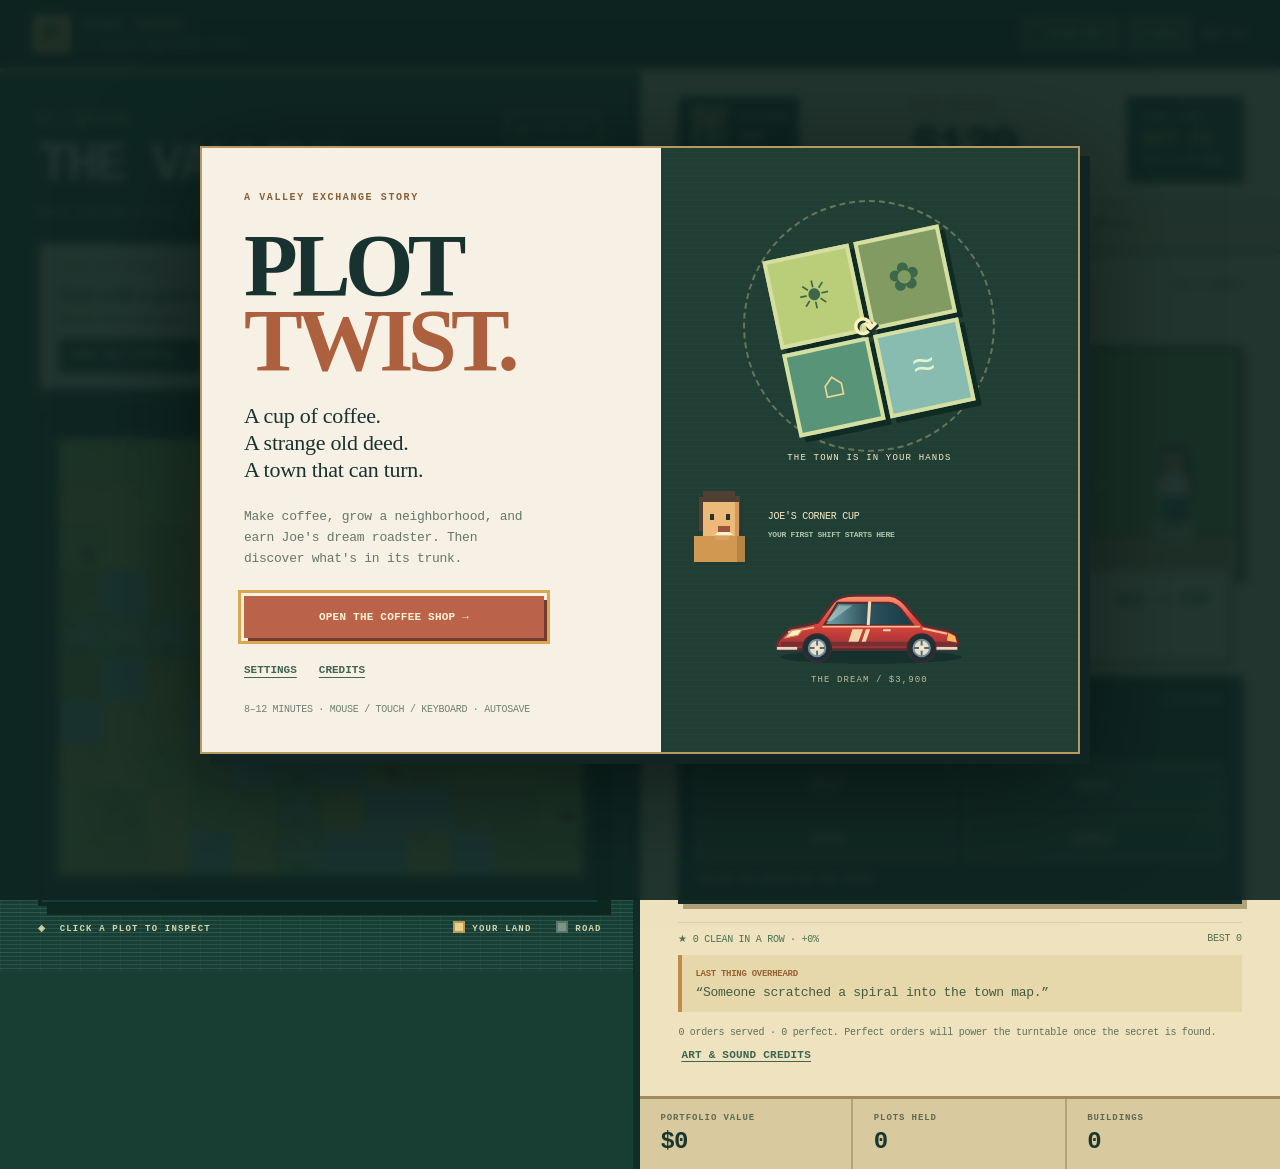
==== commit 54cb55ff: "ui change, added more mini games" ====
--- a/game.htm
+++ b/game.htm
@@ -9,12 +9,13 @@
   <link rel="icon" href="data:image/svg+xml,%3Csvg xmlns='http://www.w3.org/2000/svg' viewBox='0 0 64 64'%3E%3Crect width='64' height='64' rx='14' fill='%23172d2c'/%3E%3Cpath d='M11 43 32 12l21 31-21 12z' fill='%23e4b866'/%3E%3C/svg%3E">
   <link rel="stylesheet" href="src/style.css">
   <link rel="stylesheet" href="src/progression.css">
+  <link rel="stylesheet" href="src/jam.css">
 </head>
 <body>
   <div class="game-shell">
     <header class="topbar">
       <div class="brand"><span class="brand-mark">P<span>•</span></span><span>PLOT <strong>TWIST</strong><small>A VALLEY EXCHANGE STORY</small></span></div>
-      <div class="topbar-right"><button type="button" id="sound-toggle" class="sound-toggle" aria-pressed="false" aria-label="Turn game sound on">♪ SOUND OFF</button><span class="live-dot"></span><span>THE VALLEY EXCHANGE</span><span class="topbar-divider"></span><span id="top-day">DAY 01</span></div>
+      <div class="topbar-right"><button type="button" id="sound-toggle" class="sound-toggle" aria-pressed="false" aria-label="Turn game sound on">♪ SOUND OFF</button><button class="sound-toggle" data-jam="pause">Ⅱ MENU</button><span id="top-day">DAY 01</span></div>
     </header>
     <main class="main-grid">
       <section class="world-panel" aria-label="Land map">
@@ -32,6 +33,7 @@
           <button type="button" data-route="office" class="nav-item"><span>▤</span> Office</button>
           <button type="button" data-route="goal" class="nav-item"><span>✦</span> Goal</button>
         </nav>
+        <div id="objective" class="objective"></div>
         <div class="control-content"><div id="view" class="route-view"></div></div>
         <div class="control-bottom"><div><span>PORTFOLIO VALUE</span><strong id="portfolio-value">$0</strong></div><div><span>PLOTS HELD</span><strong id="plots-owned">0</strong></div><div><span>BUILDINGS</span><strong id="buildings-owned">0</strong></div></div>
       </aside>
@@ -39,6 +41,7 @@
   </div>
   <div class="toast-stack" id="toast-stack" aria-live="polite"></div>
   <dialog id="results-dialog" aria-labelledby="results-title"></dialog>
+  <dialog id="game-dialog" aria-labelledby="game-dialog-title"></dialog>
   <script type="module" src="src/plot.js"></script>
 </body>
 </html>
--- a/src/jam.css
+++ b/src/jam.css
@@ -0,0 +1,33 @@
+/* The jam pass keeps the existing cream, pine and brass palette. */
+[hidden]{display:none!important}
+.world-panel>.objective{margin:0 0 20px;background:#e9e6cd;color:#18332f}.world-panel>.objective .objective-head{margin-bottom:5px}.world-panel>.objective>strong{font-size:20px}.world-panel>.objective>p{margin:5px 0 10px}.world-panel>.objective .objective-action{min-height:34px;padding:8px 12px}
+.control-top{padding-top:24px;padding-bottom:20px}.control-content{padding-top:19px}.player-top-badge>div{display:grid;gap:4px}.perfect-order .shop-steam{animation:perfect-steam .9s ease-out}.perfect-order .coffee-receipt{box-shadow:0 0 0 3px #f1d58a}.perfect-order .coffee-receipt:before{content:"✦";font-size:24px;color:#a77939;animation:star-pop .9s ease-out}
+@keyframes perfect-steam{0%{opacity:.2;transform:translateY(10px) scale(.7)}50%{opacity:.8}100%{opacity:0;transform:translateY(-35px) scale(1.4)}}@keyframes star-pop{0%{transform:scale(.3) rotate(-20deg)}50%{transform:scale(1.3) rotate(12deg)}100%{transform:scale(1)}}
+.jam-modal{padding:0;border:2px solid #b69861;max-width:min(94vw,880px);width:620px;max-height:92dvh;background:#f7f1e5;color:#18332f;box-shadow:10px 10px 0 #102523,0 24px 100px #0008;overflow:auto}
+.jam-modal::backdrop{background:#0e2420e8;backdrop-filter:blur(4px)}
+.jam-modal h2{font:normal clamp(28px,4vw,40px)/1.12 Georgia,serif;margin:14px 0 22px;letter-spacing:-.04em}
+.jam-modal p{line-height:1.65;font-size:15px}
+.jam-modal a{color:#38634e;text-underline-offset:3px}
+.jam-kicker{font:700 10px/1.6 Consolas,monospace;letter-spacing:.16em;color:#866039}
+.jam-dialog-content{padding:clamp(24px,5vw,44px)}
+.jam-dialog-content>.primary{margin-top:24px;min-width:150px}
+.dialog-foot,.conversation>small{color:#677568;font-size:12px!important}
+.mode-title{width:880px}.title-layout{display:grid;grid-template-columns:1.1fr 1fr;min-height:555px}
+.title-copy{padding:40px 20px 34px 42px}.title-copy h1{font:bold clamp(66px,7vw,88px)/.85 Georgia,serif;letter-spacing:-.065em;margin:23px 0}.title-copy h1 em{color:#ac603d;font-style:normal}
+.title-copy .title-hook{font:normal 22px/1.24 Georgia,serif}.title-copy .title-description{font-size:13px;max-width:290px;color:#66766a}
+.title-actions{display:grid;gap:12px;margin-top:26px;max-width:300px}.title-links{display:flex;gap:22px;margin:20px 0}.title-links button{border:0;padding:6px 0;background:none;color:#426451;font:700 11px Consolas,monospace;text-decoration:underline;text-underline-offset:4px}.title-copy>small{font:10px/1.6 Consolas,monospace;color:#708173;display:block}
+.title-art{position:relative;background:#213e35;color:#f4e9c6;padding:40px 25px 25px;overflow:hidden;background-image:repeating-linear-gradient(0deg,transparent 0 5px,#ffffff03 5px 6px)}
+.title-machine{height:275px;position:relative;display:grid;place-items:center}.machine-ring{width:252px;height:252px;border:2px dashed #a3a67888;border-radius:50%}.title-quartet{position:absolute;top:53px;left:calc(50% - 90px);width:180px;height:180px;display:grid;grid-template-columns:1fr 1fr;gap:5px;transform:rotate(-12deg);animation:town-turn 12s ease-in-out infinite}.title-parcel{background:#bacd79;border:4px solid #d5dfa1;box-shadow:5px 6px 0 #102a24;display:grid;place-items:center;font-size:39px;color:#3d674b}.title-parcel i{font-style:normal;animation:counter-turn 12s ease-in-out infinite}.parcel-1{background:#829b63}.parcel-2{background:#589477;color:#f6d799}.parcel-3{background:#88bcb0;color:#e2f3cf}.title-machine>b{position:absolute;top:123px;left:calc(50% - 16px);color:#fff2bb;font-size:28px;text-shadow:2px 2px #18332f}.machine-label{position:absolute;bottom:0;left:0;right:0;text-align:center;font:9px Consolas,monospace;letter-spacing:.13em}
+.title-joe{display:flex;gap:18px;align-items:center;margin-top:27px;font:10px/1.8 Consolas,monospace}.title-joe b{font-size:8px;color:#afc5a7}.title-car{margin-top:15px;text-align:center}.title-car svg{width:240px;max-width:100%;height:94px}.title-car>span{display:block;font:9px Consolas,monospace;color:#bfbc96;letter-spacing:.12em}
+@keyframes town-turn{0%,22%{transform:rotate(-12deg)}30%,47%{transform:rotate(78deg)}55%,72%{transform:rotate(168deg)}80%,97%{transform:rotate(258deg)}100%{transform:rotate(348deg)}}
+@keyframes counter-turn{0%,22%{transform:rotate(12deg)}30%,47%{transform:rotate(-78deg)}55%,72%{transform:rotate(-168deg)}80%,97%{transform:rotate(-258deg)}100%{transform:rotate(-348deg)}}
+.menu-actions{display:grid;gap:13px;margin-top:25px}.setting-toggle{display:flex;justify-content:space-between;align-items:center;border-bottom:1px solid #d9d4c5;padding:20px 0;font-weight:bold}.setting-toggle small{display:block;font-size:12px;font-weight:normal;color:#637467;margin-top:7px}.setting-toggle input{width:24px;height:24px;accent-color:#406749;flex:none}.setting-range{display:flex;justify-content:space-between;margin:25px 0 10px;font-weight:bold}.setting-range output{font:13px Consolas,monospace}.jam-dialog-content input[type=range]{width:100%;accent-color:#42664b;height:24px}.controls-note{border-left:3px solid #bb965d;padding:0 0 0 17px;margin-top:26px}.controls-note b{font:11px Consolas,monospace}.controls-note p{font-size:13px}.objective{background:#e9e6cd;border-left:4px solid #ae803f;margin:20px clamp(21px,3vw,44px) 0;padding:14px 17px 16px}.objective-head{display:flex;justify-content:space-between;align-items:center;margin-bottom:8px;font:10px Consolas,monospace;letter-spacing:.1em;color:#70532c}.objective-head button{background:none;border:0;font:10px Consolas,monospace;color:#42654a;text-decoration:underline;text-underline-offset:3px;padding:4px}.objective>strong{font:normal 21px Georgia,serif;display:block}.objective>p{font-size:12px;line-height:1.5;margin:6px 0 12px;color:#546852}.objective-action{background:#244b3a;color:#fff5d6;border:0;font:bold 10px/1.5 Consolas,monospace;padding:10px 13px;min-height:40px;letter-spacing:.045em;text-align:left}
+.portrait{--hair:#433c37;--shirt:#d09850;position:relative;display:inline-block;width:64px;height:72px;flex:none;image-rendering:pixelated;filter:drop-shadow(3px 3px 0 #172c241a)}.portrait-head{position:absolute;left:17px;top:12px;width:32px;height:34px;background:#edb978;box-shadow:4px 0 #d9995d,-4px -5px var(--hair),0 -11px var(--hair),5px -6px var(--hair);z-index:2}.portrait-body{position:absolute;left:8px;top:46px;width:51px;height:26px;background:var(--shirt);box-shadow:inset -8px 0 #0002}.portrait-body:before{content:"";position:absolute;left:21px;top:-4px;width:14px;height:8px;background:#db9e63}.portrait-face{position:absolute;left:24px;top:24px;width:4px;height:6px;background:#27342e;box-shadow:16px 0 #27342e;z-index:3}.portrait-face:after{content:"";position:absolute;top:15px;left:5px;width:12px;height:3px;background:#9d543b}.mood-happy .portrait-face:after{border-bottom:3px solid #fff2ce;border-left:3px solid #edb978;border-right:3px solid #edb978;background:#9d543b;height:6px;top:12px}.mood-surprised .portrait-face:after{width:6px;height:7px;top:12px;left:7px}.mood-worried .portrait-face:after{transform:rotate(-15deg)}.portrait-mara{--shirt:#c47b50}.portrait-mara .portrait-head{box-shadow:4px 0 #d9995d,-5px 0 var(--hair),-5px 18px var(--hair),0 -10px #cfab63,5px -6px #cfab63,-10px -5px #cfab63}.portrait-dax{--shirt:#6e9992}.portrait-dax .portrait-head{box-shadow:4px 0 #d9995d,-4px -5px var(--hair),0 -11px #638187,5px -6px #638187,10px -5px #638187}.portrait-nell{--shirt:#977c96}.portrait-nell .portrait-head{box-shadow:4px 0 #d9995d,-5px -5px var(--hair),0 -11px var(--hair),-8px 12px var(--hair),5px -6px var(--hair)}
+.conversation{padding:clamp(26px,5vw,45px)}.conversation-character{display:flex;align-items:center;gap:24px;margin-top:25px}.conversation-character .portrait{transform:scale(1.3);transform-origin:left center;margin-right:20px}.conversation-character h2{font-size:28px;margin:10px 0}.conversation-line{font:normal clamp(22px,3vw,28px)/1.5 Georgia,serif!important;min-height:125px;margin:25px 0}.conversation-actions{display:flex;gap:22px;flex-wrap:wrap;margin:20px 0}.journal-job{display:flex;gap:20px;padding:22px 0;border-bottom:1px solid #d9d4c5}.journal-job span:not(.portrait){font:10px Consolas,monospace;color:#83633f}.journal-job h3{font:normal 23px Georgia,serif;margin:5px 0}.journal-job p{font-size:13px;line-height:1.5;margin:6px 0 10px}.journal-job b{font:11px Consolas,monospace;color:#3a714e}
+.preview-grid{display:grid;grid-template-columns:1fr 1fr;gap:8px;margin:24px 0}.preview-grid>div{order:var(--place);border:3px solid var(--tile);border-left-width:10px;padding:17px;background:#fffaf0}.preview-grid span,.preview-grid small{display:block;font:10px/1.5 Consolas,monospace;color:#5e725f}.preview-grid b{display:block;font:26px Georgia,serif;margin:8px 0}.preview-gain{display:flex;justify-content:space-between;align-items:center;background:#dce7cc;padding:18px;gap:20px}.preview-gain span{font:10px/1.5 Consolas,monospace}.preview-gain b{font:26px Georgia,serif}.twist-preview .action-row{margin-top:25px}
+.brew-control{width:100%;min-height:54px;touch-action:none;user-select:none;-webkit-user-select:none}.pour-scene{display:flex;gap:35px;align-items:center;justify-content:center;padding:25px 15px 28px}.pour-scene>div>strong{font:28px Consolas,monospace;color:#f6d396}.pour-scene p{font-size:12px;line-height:1.7;color:#b3c5a9}.pour-cup{position:relative;width:90px;height:125px;background:#e7dcc22b;border:5px solid #e7dcc2;border-top-width:2px;box-shadow:5px 5px #0c251f;flex:none}.pour-cup:after{content:"";position:absolute;right:-27px;top:23px;width:22px;height:47px;border:6px solid #e7dcc2;border-left:0}.pour-cup>div{background:repeating-linear-gradient(0deg,#a7683b 0 5px,#b87943 5px 6px);position:absolute;bottom:0;left:0;right:0;max-height:100%;border-top:5px solid #ecd7a3}.pour-target{position:absolute;left:-8px;right:-8px;border-top:2px solid #ffd88c;color:#fff0c0;font:9px Consolas,monospace;text-align:center;z-index:2;line-height:16px;background:#d6b36155;box-shadow:0 8px #d6b36133,0 -8px #d6b36133}.rhythm-beats{display:flex;justify-content:center;gap:35px;padding:45px 10px}.rhythm-beat{position:relative;width:45px;height:45px;border:2px solid #aab79b;border-radius:50%;display:grid;place-items:center;color:#d4dbbd}.rhythm-beat i{position:absolute;inset:-2px;border:2px solid #cfb36d;border-radius:50%;transform:scale(1.9);opacity:.7}.rhythm-beat b{font:13px Consolas,monospace}.rhythm-beat.on-beat{background:#f6d291;color:#17332d;box-shadow:0 0 22px #f6d29155}.rhythm-beat.tapped{border-color:#acd39b}.rhythm-beat.tapped:after{content:"✓";position:absolute;bottom:-28px;color:#b6d9a4}.streak-strip{display:flex;justify-content:space-between;gap:8px;margin:15px 0 0;padding:10px 0;border-top:1px solid #d9d0ba;font:10px Consolas,monospace;color:#4b7251}.handoff-ready{display:flex;align-items:center;gap:16px;padding:15px 0;color:#efdab0}.handoff-ready .portrait{transform:scale(.75);transform-origin:left center;margin-right:-10px}.handoff-ready p{font-size:13px;line-height:1.55}.handoff-ready strong{color:#fff2c6}.handoff-cup{position:absolute;bottom:66px;left:75%;width:22px;height:25px;background:#fff2cc;box-shadow:4px 4px #75513a;opacity:0;z-index:5}.handoff-cup:after{content:"";position:absolute;right:-8px;top:4px;width:8px;height:12px;border:3px solid #fff2cc}.handing-off .handoff-cup{animation:cup-pass .65s cubic-bezier(.25,.7,.4,1) forwards}.handing-off .first .pixel-person{animation:customer-happy .65s ease}.shop-steam{position:absolute;left:74%;bottom:73px;color:#fff0c6;font:28px Georgia;opacity:.35;animation:cozy-steam 4s linear infinite}.queue-person .pixel-person{animation:customer-idle 3.6s ease-in-out infinite}.queue-person:nth-child(2) .pixel-person{animation-delay:-1.7s}.queue-person:nth-child(3) .pixel-person{animation-delay:-.8s}.queue-person:disabled{opacity:1!important;cursor:default}.queue-person.first .queue-name{color:#ffe8b5}.queue-arrived .first{animation:queue-step .55s ease-out}.coffee-receipt{padding:10px 14px;margin-bottom:12px;background:#d9e8cc;color:#386049;font:11px/1.4 Consolas,monospace;display:flex;justify-content:space-between}.coffee-receipt b{font-size:17px}.order-pay{font-size:18px}.order-paper{margin-top:-8px}.arcade-instruction{font-size:13px;line-height:1.6}.coffee-rumor p{font-size:13px}.helper-note,.market-foot,.goal-message{font-size:12px}.toast-stack .toast:nth-last-child(n+4){display:none}
+.ending{padding:35px;text-align:center}.ending h2{margin-bottom:10px}.ending-street{height:180px;position:relative;overflow:hidden;background:#28473d;border-bottom:8px solid #9c8861;margin:25px -35px}.ending-houses{position:absolute;left:0;right:0;top:5px;font-size:80px;color:#677f60;white-space:nowrap}.ending-car{position:absolute;width:280px;bottom:4px;left:calc(50% - 140px);animation:drive-in 2.8s cubic-bezier(.25,.7,.25,1) both}.ending-car svg{width:100%;height:105px;position:relative;z-index:1}.headlight{position:absolute;left:84%;top:50%;width:120px;height:40px;background:#fff0b655;clip-path:polygon(0 40%,100% 0,100% 100%,0 65%);animation:headlight-on 2.8s linear both}.ending-friends{display:flex;justify-content:space-around;gap:15px;margin:20px 0}.ending-friends>div{display:flex;flex-direction:column;align-items:center;gap:7px;flex:1}.ending-friends b{font:19px Georgia,serif}.ending-friends small{font:8px/1.5 Consolas,monospace;color:#657863}.ending>.primary{margin:15px 0}.turning .canvas-frame{animation:turn-rumble .65s ease}.turning .main-nav,.turning .control-content,.turning .objective,.turning .topbar button{pointer-events:none}.turning canvas{cursor:wait!important}
+@keyframes cup-pass{0%{opacity:1;transform:translate(0,0) rotate(-10deg)}80%,100%{opacity:1;transform:translate(-195px,-12px) rotate(0)}}@keyframes customer-happy{50%{transform:translateY(-7px)}}@keyframes customer-idle{50%{transform:translateY(-2px)}}@keyframes cozy-steam{from{transform:translateY(8px);opacity:0}30%{opacity:.3}to{transform:translateY(-18px);opacity:0}}@keyframes queue-step{from{transform:translateX(25px);opacity:0}to{transform:translateX(0);opacity:1}}@keyframes drive-in{from{transform:translateX(-450px)}70%{transform:translateX(15px)}to{transform:translateX(0)}}@keyframes headlight-on{0%,30%{opacity:0}35%,100%{opacity:1}}@keyframes turn-rumble{30%{transform:translateX(2px)}60%{transform:translateX(-2px)}}
+.reduce-motion *, .reduce-motion *:before,.reduce-motion *:after{animation:none!important;transition:none!important;scroll-behavior:auto!important}.reduce-motion .title-quartet{transform:rotate(-12deg)}.reduce-motion .title-parcel i{transform:rotate(12deg)}.reduce-motion .map-popup.show{opacity:1}.reduce-motion .ending-car{transform:none}.reduce-motion .handing-off .handoff-cup{opacity:1}.reduce-motion .route-view{opacity:1}
+@media(max-width:760px){body.route-coffee .control-panel{order:-1}body.route-coffee .world-panel{margin-top:20px}.main-nav{display:flex;flex-wrap:wrap}.nav-item{min-width:70px}.objective{margin:16px 23px 0}.control-top{padding-bottom:15px}.jam-modal{max-height:94dvh}.title-layout{grid-template-columns:1fr .8fr;min-height:0}.title-copy{padding:28px 18px 25px 28px}.title-copy h1{font-size:68px}.title-art{padding:20px 12px}.title-machine{transform:scale(.8);transform-origin:center center;margin:0 -26px}.title-joe{flex-direction:column;gap:5px;text-align:center}.title-car{margin-top:0}.title-car svg{height:85px}.title-actions button{font-size:10px}}
+@media(max-width:500px){.title-layout{grid-template-columns:1fr}.title-art{display:none}.title-copy{padding:29px}.title-copy h1{font-size:76px}.title-copy .title-hook{margin:18px 0}.title-copy .title-description{max-width:none}.title-actions{max-width:none}.title-copy>small{font-size:9px}.objective{margin:14px 18px 0}.topbar-right{gap:6px}.sound-toggle{font-size:8px!important;padding:8px!important}.topbar-right #top-day{display:none}.preview-grid>div{padding:11px;border-left-width:6px}.preview-grid span,.preview-grid small{font-size:9px}.conversation-line{font-size:23px!important}.conversation-character h2{font-size:25px}.conversation-actions{gap:10px}.rhythm-beats{gap:30px}.pour-scene{gap:29px}.order-paper{margin-left:0;margin-right:0;padding:16px}.order-paper .eyebrow-mini{font-size:8px}.order-pay{position:static;float:right;font-size:15px}.order-paper h3{clear:both;padding-top:9px}.streak-strip{font-size:9px}.ending{padding:28px 22px}.ending-street{margin:20px -22px}.ending-friends small{font-size:7px}.journal-job{gap:10px}.journal-job .portrait{transform:scale(.8);transform-origin:top left;margin-right:-10px}}
